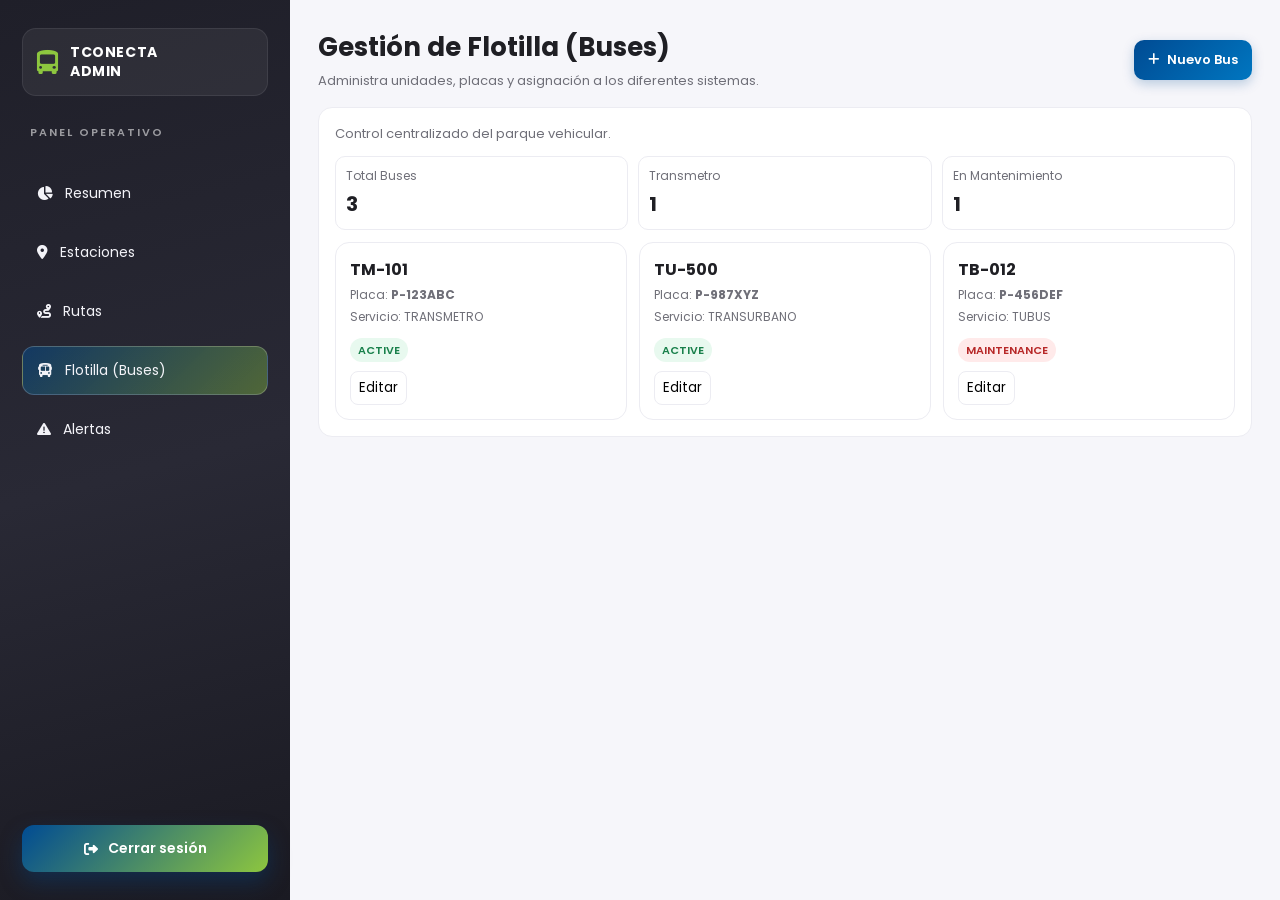
==== pages/admin-alertas.html @ 47be72b1 "vendetta" ====
<!DOCTYPE html>
<html lang="es">
<head>
    <meta charset="UTF-8">
    <meta name="viewport" content="width=device-width, initial-scale=1.0">
    <title>CRUD Flotilla | Tconecta</title>
    <link href="https://fonts.googleapis.com/css2?family=Poppins:wght@300;400;600&display=swap" rel="stylesheet">
    <link rel="stylesheet" href="https://cdnjs.cloudflare.com/ajax/libs/font-awesome/6.4.0/css/all.min.css">
    <link rel="stylesheet" href="../css/dashboard.css">
    <link rel="stylesheet" href="../css/admin-sucursales.css">
</head>
<body>
<div class="shell">
    <aside class="sidebar">
        <div class="brand">
            <i class="fas fa-bus-alt"></i>
            <h1>TCONECTA<br>ADMIN</h1>
        </div>
        <p class="menu-title">Panel Operativo</p>
        <nav class="nav-links">
            <a href="dashboard.html"><i class="fas fa-chart-pie"></i> Resumen</a>
            <a href="admin-estaciones.html"><i class="fas fa-map-marker-alt"></i> Estaciones</a>
            <a href="admin-rutas.html"><i class="fas fa-route"></i> Rutas</a>
            <a class="active" href="admin-buses.html"><i class="fas fa-bus"></i> Flotilla (Buses)</a>
            <a href="admin-alertas.html"><i class="fas fa-exclamation-triangle"></i> Alertas</a>
        </nav>
        <a class="logout" href="../index.html"><i class="fas fa-right-from-bracket"></i> Cerrar sesión</a>
    </aside>

    <main class="content">
        <header class="header">
            <div>
                <h2>Gestión de Flotilla (Buses)</h2>
                <p>Administra unidades, placas y asignación a los diferentes sistemas.</p>
            </div>
            <!-- Modificado a btn primary para tener color azul -->
            <button class="btn primary" id="newBtn"><i class="fas fa-plus"></i> Nuevo Bus</button>
        </header>
        <section class="section">
            <div class="top">
                <p style="font-size:13px;color:#6f6f78">Control centralizado del parque vehicular.</p>
            </div>
            <section class="kpis">
                <article class="kpi"><span>Total Buses</span><strong id="kpiTotal">0</strong></article>
                <article class="kpi"><span>Transmetro</span><strong id="kpiTransmetro">0</strong></article>
                <article class="kpi"><span>En Mantenimiento</span><strong id="kpiMantenimiento">0</strong></article>
            </section>
            <div class="grid" id="grid"></div>
        </section>
    </main>
</div>

<!-- MODAL PARA NUEVO BUS -->
<div class="modal" id="modal">
  <div class="modal-card">
    <h2 id="title" style="font-size:18px;margin-bottom:10px;">Registrar Bus</h2>
    
    <div class="field">
        <label>Código del Bus (Ej. TM-101)</label>
        <input id="fCode" type="text" placeholder="TM-101">
    </div>
    
    <div class="field">
        <label>Placa Vehicular</label>
        <input id="fPlate" type="text" placeholder="P-123ABC">
    </div>
    
    <div class="field">
        <label>Tipo de Servicio</label>
        <select id="fService">
            <option value="TRANSMETRO">Transmetro</option>
            <option value="TRANSURBANO">Transurbano</option>
            <option value="TUBUS">TuBus</option>
        </select>
    </div>

    <div class="field">
        <label>Estado Operativo</label>
        <select id="fStatus">
            <option value="ACTIVE">Activo</option>
            <option value="MAINTENANCE">En mantenimiento</option>
            <option value="INACTIVE">Inactivo</option>
        </select>
    </div>

    <div class="row">
        <button class="btn soft" id="cancelBtn">Cancelar</button>
        <button class="btn primary" id="saveBtn">Guardar</button>
    </div>
  </div>
</div>

<div class="toast-zone" id="toastZone"></div>

<script>
// Mockup de datos
const items =[
 {id: 1, busCode: 'TM-101', plateNumber: 'P-123ABC', serviceType: 'TRANSMETRO', status: 'ACTIVE'},
 {id: 2, busCode: 'TU-500', plateNumber: 'P-987XYZ', serviceType: 'TRANSURBANO', status: 'ACTIVE'},
 {id: 3, busCode: 'TB-012', plateNumber: 'P-456DEF', serviceType: 'TUBUS', status: 'MAINTENANCE'}
];

let editId = null;
const grid = document.getElementById('grid');
const modal = document.getElementById('modal');
const toastZone = document.getElementById('toastZone');
const kpiTotal = document.getElementById('kpiTotal');
const kpiTransmetro = document.getElementById('kpiTransmetro');
const kpiMantenimiento = document.getElementById('kpiMantenimiento');

function render(){
    grid.innerHTML = '';
    items.forEach(it => {
        const d = document.createElement('article');
        d.className = 'card';
        let badgeClass = it.status === 'ACTIVE' ? 'ok' : 'ko';
        
        d.innerHTML = `
            <h3>${it.busCode}</h3>
            <p style="margin-bottom: 4px;">Placa: <strong>${it.plateNumber}</strong></p>
            <p>Servicio: ${it.serviceType}</p>
            <span class='badge ${badgeClass}'>${it.status}</span>
            <div class='actions'>
                <button onclick='editItem(${it.id})'>Editar</button>
            </div>
        `;
        grid.appendChild(d);
    });
    updateKpis();
}

function updateKpis(){
    kpiTotal.textContent = items.length;
    kpiTransmetro.textContent = items.filter(i => i.serviceType === 'TRANSMETRO').length;
    kpiMantenimiento.textContent = items.filter(i => i.status === 'MAINTENANCE').length;
}

function showToast(message, type){
    const t = document.createElement('div');
    t.className = `toast ${type || ''}`.trim();
    t.textContent = message;
    toastZone.appendChild(t);
    requestAnimationFrame(() => t.classList.add('show'));
    setTimeout(() => {
        t.classList.remove('show');
        setTimeout(() => t.remove(), 250);
    }, 2500);
}

function openModal(item){
    modal.classList.add('open');
    document.getElementById('title').textContent = item ? 'Editar Bus' : 'Registrar Bus';
    document.getElementById('fCode').value = item ? item.busCode : '';
    document.getElementById('fPlate').value = item ? item.plateNumber : '';
    document.getElementById('fService').value = item ? item.serviceType : 'TRANSMETRO';
    document.getElementById('fStatus').value = item ? item.status : 'ACTIVE';
}

function editItem(id){
    editId = id;
    openModal(items.find(x => x.id === id));
}

document.getElementById('newBtn').onclick = () => { editId = null; openModal(); };
document.getElementById('cancelBtn').onclick = () => modal.classList.remove('open');

document.getElementById('saveBtn').onclick = () => {
    const busCode = document.getElementById('fCode').value.trim();
    const plateNumber = document.getElementById('fPlate').value.trim();
    const serviceType = document.getElementById('fService').value;
    const status = document.getElementById('fStatus').value;
    
    if(!busCode || !plateNumber){
        showToast('Completa código y placa', 'warn');
        return;
    }
    
    if(editId){
        const it = items.find(x => x.id === editId);
        it.busCode = busCode;
        it.plateNumber = plateNumber;
        it.serviceType = serviceType;
        it.status = status;
        showToast('Bus actualizado exitosamente', 'ok');
    } else {
        items.unshift({id: Date.now(), busCode, plateNumber, serviceType, status});
        showToast('Bus registrado exitosamente', 'ok');
    }
    modal.classList.remove('open');
    render();
};

modal.onclick = (e) => { if(e.target === modal) modal.classList.remove('open'); };
render();
</script>
</body>
</html>
---- css/dashboard.css ----
:root {
    --accent-blue: #004b93;
    --accent-green: #8dc63f;
    --danger-red: #b72828;
    --ink: #1f1f24;
    --muted: #6f6f78;
    --line: #ececf2;
    --card: #ffffff;
}

* {
    box-sizing: border-box;
    margin: 0;
    padding: 0;
    font-family: 'Poppins', sans-serif;
}

body {
    min-height: 100vh;
    background: #f6f6fa;
    color: var(--ink);
}

.shell {
    width: 100%;
    min-height: 100vh;
    display: grid;
    grid-template-columns: 290px 1fr;
}

.sidebar {
    background: linear-gradient(165deg, #1f1f29 0%, #292935 52%, #1a1a22 100%);
    color: #fff;
    padding: 28px 22px;
    display: flex;
    flex-direction: column;
    gap: 22px;
    transition: transform 0.3s ease;
}

.brand {
    display: flex;
    align-items: center;
    gap: 12px;
    padding: 14px;
    border-radius: 14px;
    background: rgba(255, 255, 255, 0.06);
    border: 1px solid rgba(255, 255, 255, 0.08);
}

.brand img {
    height: 35px;
}

.brand i {
    font-size: 24px;
    color: var(--accent-green);
}

.brand h1 {
    font-size: 14px;
    letter-spacing: 0.6px;
    font-weight: 700;
    line-height: 1.35;
}

.menu-title {
    font-size: 11px;
    font-weight: 600;
    letter-spacing: 2px;
    text-transform: uppercase;
    color: rgba(255, 255, 255, 0.55);
    margin: 6px 8px;
}

.nav-links {
    display: flex;
    flex-direction: column;
    gap: 10px;
}

.nav-links a {
    text-decoration: none;
    color: #f3f3f8;
    display: flex;
    align-items: center;
    gap: 12px;
    padding: 13px 14px;
    border-radius: 12px;
    border: 1px solid transparent;
    transition: 0.25s ease;
    font-size: 14px;
}

.nav-links a:hover {
    background: rgba(255, 255, 255, 0.09);
    border-color: rgba(255, 255, 255, 0.12);
    transform: translateX(4px);
}

.nav-links a.active {
    background: linear-gradient(135deg, rgba(0, 75, 147, 0.5), rgba(141, 198, 63, 0.4));
    border-color: rgba(255, 255, 255, 0.2);
}

.logout {
    margin-top: auto;
    text-decoration: none;
    color: #fff;
    background: linear-gradient(135deg, var(--accent-blue), var(--accent-green));
    padding: 13px 14px;
    border-radius: 12px;
    display: flex;
    align-items: center;
    justify-content: center;
    gap: 10px;
    font-size: 14px;
    font-weight: 600;
    box-shadow: 0 10px 22px rgba(0, 75, 147, 0.35);
    transition: transform 0.2s ease, box-shadow 0.2s ease, filter 0.2s ease;
}

.logout:hover {
    transform: translateY(-2px);
    box-shadow: 0 16px 30px rgba(0, 75, 147, 0.42);
    filter: saturate(1.08);
}

.logout:active {
    transform: translateY(1px) scale(0.992);
    box-shadow: inset 0 4px 10px rgba(0, 0, 0, 0.14), 0 8px 16px rgba(0, 75, 147, 0.28);
}

.content,
.content-shell {
    padding: 28px;
    overflow: auto;
}

/* ====== BOTONES TCONECTA ====== */
.btn {
    border: none;
    border-radius: 10px;
    padding: 10px 14px;
    font-size: 13px;
    font-weight: 600;
    cursor: pointer;
    text-decoration: none;
    display: inline-flex;
    align-items: center;
    gap: 8px;
    transition: 0.2s ease;
}

.btn-primary, .primary {
    color: #fff;
    background: linear-gradient(135deg, var(--accent-blue), #0076c0);
    box-shadow: 0 4px 12px rgba(0, 75, 147, 0.25);
}

.btn-primary:hover, .primary:hover {
    transform: translateY(-2px);
    box-shadow: 0 6px 16px rgba(0, 75, 147, 0.35);
}

.danger, .btn-danger {
    color: #fff;
    background: var(--danger-red);
}

.soft, .light, .btn-light {
    background: #fff;
    border: 1px solid var(--line);
    color: #333;
}

.soft:hover, .light:hover, .btn-light:hover {
    background: #f6f6fa;
}

@media (max-width: 1060px) {
    .shell {
        grid-template-columns: 1fr;
    }
}
---- css/admin-sucursales.css ----
.content {
    padding: 28px;
}

.header {
    margin-bottom: 16px;
    display: flex;
    justify-content: space-between;
    align-items: center;
}

.header h2 {
    font-size: 26px;
}

.header p {
    font-size: 13px;
    color: var(--muted);
    margin-top: 4px;
}

.section {
    background: #fff;
    border: 1px solid var(--line);
    border-radius: 14px;
    padding: 16px;
}

.top {
    display: flex;
    justify-content: space-between;
    align-items: center;
    margin-bottom: 12px;
}

.kpis {
    display: grid;
    grid-template-columns: repeat(3, minmax(0, 1fr));
    gap: 10px;
    margin-bottom: 12px;
}

.kpi {
    border: 1px solid var(--line);
    border-radius: 10px;
    padding: 10px;
}

.kpi span {
    display: block;
    font-size: 12px;
    color: var(--muted);
}

.kpi strong {
    display: block;
    margin-top: 4px;
    font-size: 20px;
}

.grid {
    display: grid;
    grid-template-columns: repeat(3, minmax(0, 1fr));
    gap: 12px;
}

.card {
    background: #fff;
    border: 1px solid var(--line);
    border-radius: 14px;
    padding: 14px;
}

.card h3 {
    font-size: 16px;
    margin-bottom: 4px;
}

.card p {
    font-size: 12px;
    color: var(--muted);
    margin-bottom: 10px;
}

.badge {
    font-size: 11px;
    font-weight: 600;
    padding: 4px 8px;
    border-radius: 999px;
}

.ok {
    background: #e8f9ef;
    color: #19804b;
}

.ko {
    background: #ffeaea;
    color: #b72828;
}

.actions {
    margin-top: 10px;
    display: flex;
    gap: 8px;
}

.actions button {
    border: 1px solid var(--line);
    background: #fff;
    border-radius: 8px;
    padding: 6px 8px;
    cursor: pointer;
}

.modal {
    position: fixed;
    inset: 0;
    background: rgba(0, 0, 0, 0.45);
    display: none;
    align-items: center;
    justify-content: center;
    padding: 18px;
}

.modal.open {
    display: flex;
}

.modal-card {
    width: 100%;
    max-width: 450px;
    background: #fff;
    border-radius: 14px;
    padding: 18px;
}

.field {
    margin-bottom: 10px;
}

.field label {
    display: block;
    font-size: 12px;
    color: var(--muted);
    margin-bottom: 4px;
}

.field input,
.field select {
    width: 100%;
    border: 1px solid var(--line);
    border-radius: 10px;
    padding: 10px;
    font-size: 13px;
}

.row {
    margin-top: 12px;
    display: flex;
    justify-content: flex-end;
    gap: 8px;
}

.toast-zone {
    position: fixed;
    right: 18px;
    bottom: 18px;
    display: flex;
    flex-direction: column;
    gap: 10px;
    z-index: 1200;
}

.toast {
    background: #1f1f24;
    color: #fff;
    border-radius: 10px;
    padding: 10px 12px;
    font-size: 12px;
    min-width: 220px;
    box-shadow: 0 10px 22px rgba(0, 0, 0, 0.24);
    opacity: 0;
    transform: translateY(10px);
    transition: 0.25s ease;
}

.toast.show {
    opacity: 1;
    transform: translateY(0);
}

.toast.ok {
    background: #19804b;
}

.toast.warn {
    background: #b72828;
}

.confirm-text {
    font-size: 13px;
    color: var(--muted);
    line-height: 1.6;
}

@media (max-width: 1060px) {
    .header,
    .top {
        flex-direction: column;
        align-items: flex-start;
    }

    .kpis {
        grid-template-columns: 1fr;
    }

    .grid {
        grid-template-columns: 1fr;
    }
}
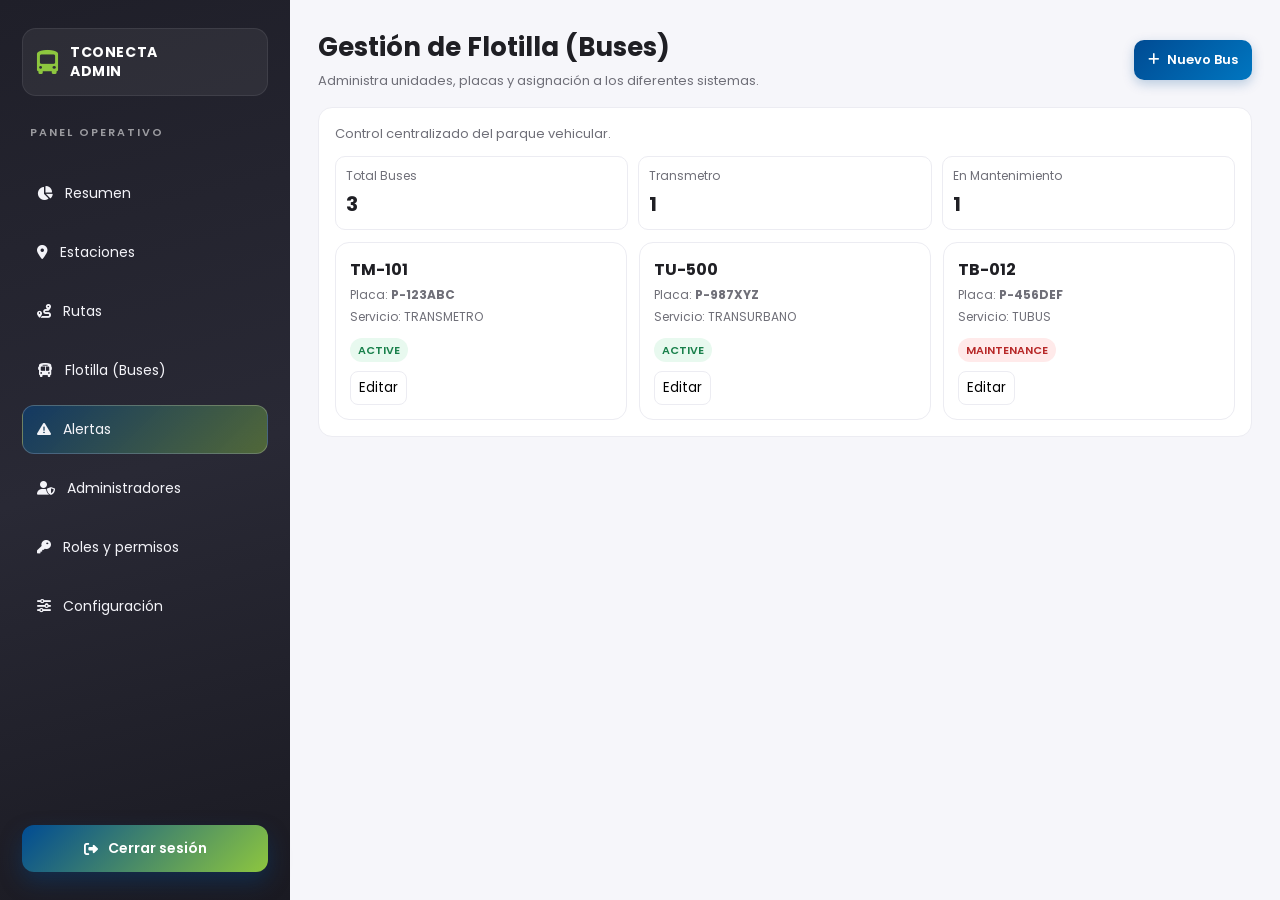
==== commit 1477c088: "noseyaw" ====
--- a/pages/admin-alertas.html
+++ b/pages/admin-alertas.html
@@ -21,19 +21,22 @@
             <a href="dashboard.html"><i class="fas fa-chart-pie"></i> Resumen</a>
             <a href="admin-estaciones.html"><i class="fas fa-map-marker-alt"></i> Estaciones</a>
             <a href="admin-rutas.html"><i class="fas fa-route"></i> Rutas</a>
-            <a class="active" href="admin-buses.html"><i class="fas fa-bus"></i> Flotilla (Buses)</a>
-            <a href="admin-alertas.html"><i class="fas fa-exclamation-triangle"></i> Alertas</a>
+            <a href="admin-buses.html"><i class="fas fa-bus"></i> Flotilla (Buses)</a>
+            <a class="active" href="admin-alertas.html"><i class="fas fa-exclamation-triangle"></i> Alertas</a>
+            <a href="admin-usuarios.html"><i class="fas fa-user-shield"></i> Administradores</a>
+            <a href="admin-roles.html"><i class="fas fa-key"></i> Roles y permisos</a>
+            <a href="admin-configuracion.html"><i class="fas fa-sliders-h"></i> Configuración</a>
         </nav>
         <a class="logout" href="../index.html"><i class="fas fa-right-from-bracket"></i> Cerrar sesión</a>
     </aside>
 
     <main class="content">
+        <!-- El resto del contenido se mantiene igual -->
         <header class="header">
             <div>
                 <h2>Gestión de Flotilla (Buses)</h2>
                 <p>Administra unidades, placas y asignación a los diferentes sistemas.</p>
             </div>
-            <!-- Modificado a btn primary para tener color azul -->
             <button class="btn primary" id="newBtn"><i class="fas fa-plus"></i> Nuevo Bus</button>
         </header>
         <section class="section">
@@ -49,6 +52,7 @@
         </section>
     </main>
 </div>
+<!-- Scripts y modales sin alteración -->
 
 <!-- MODAL PARA NUEVO BUS -->
 <div class="modal" id="modal">
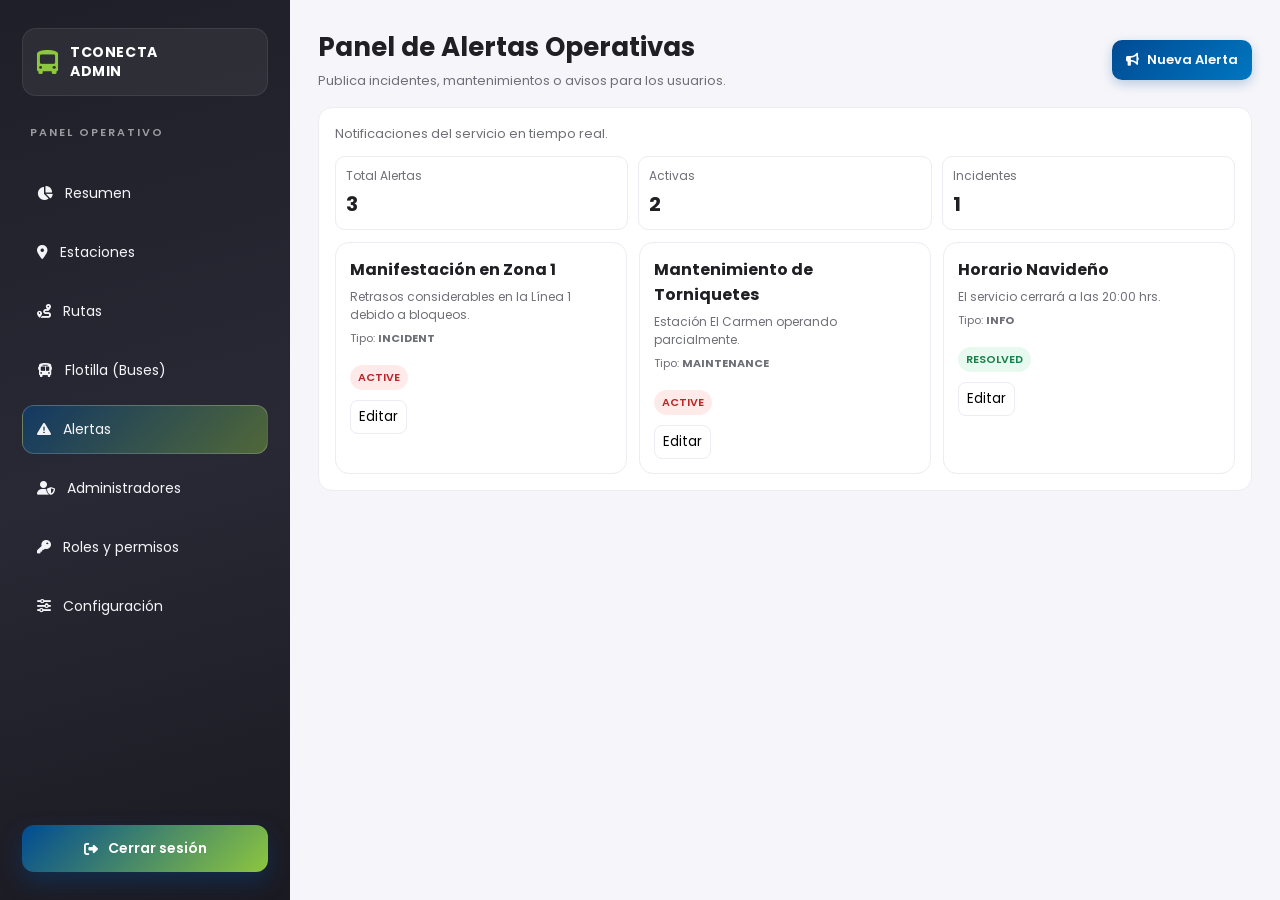
==== commit 51eba3ac: "tatatarara" ====
--- a/pages/admin-alertas.html
+++ b/pages/admin-alertas.html
@@ -3,7 +3,7 @@
 <head>
     <meta charset="UTF-8">
     <meta name="viewport" content="width=device-width, initial-scale=1.0">
-    <title>CRUD Flotilla | Tconecta</title>
+    <title>Panel de Alertas | Tconecta</title>
     <link href="https://fonts.googleapis.com/css2?family=Poppins:wght@300;400;600&display=swap" rel="stylesheet">
     <link rel="stylesheet" href="https://cdnjs.cloudflare.com/ajax/libs/font-awesome/6.4.0/css/all.min.css">
     <link rel="stylesheet" href="../css/dashboard.css">
@@ -31,65 +31,64 @@
     </aside>
 
     <main class="content">
-        <!-- El resto del contenido se mantiene igual -->
         <header class="header">
             <div>
-                <h2>Gestión de Flotilla (Buses)</h2>
-                <p>Administra unidades, placas y asignación a los diferentes sistemas.</p>
+                <h2>Panel de Alertas Operativas</h2>
+                <p>Publica incidentes, mantenimientos o avisos para los usuarios.</p>
             </div>
-            <button class="btn primary" id="newBtn"><i class="fas fa-plus"></i> Nuevo Bus</button>
+            <!-- Botón cambiado a primary -->
+            <button class="btn primary" id="newBtn"><i class="fas fa-bullhorn"></i> Nueva Alerta</button>
         </header>
         <section class="section">
             <div class="top">
-                <p style="font-size:13px;color:#6f6f78">Control centralizado del parque vehicular.</p>
+                <p style="font-size:13px;color:#6f6f78">Notificaciones del servicio en tiempo real.</p>
             </div>
             <section class="kpis">
-                <article class="kpi"><span>Total Buses</span><strong id="kpiTotal">0</strong></article>
-                <article class="kpi"><span>Transmetro</span><strong id="kpiTransmetro">0</strong></article>
-                <article class="kpi"><span>En Mantenimiento</span><strong id="kpiMantenimiento">0</strong></article>
+                <article class="kpi"><span>Total Alertas</span><strong id="kpiTotal">0</strong></article>
+                <article class="kpi"><span>Activas</span><strong id="kpiActivas">0</strong></article>
+                <article class="kpi"><span>Incidentes</span><strong id="kpiIncidentes">0</strong></article>
             </section>
             <div class="grid" id="grid"></div>
         </section>
     </main>
 </div>
-<!-- Scripts y modales sin alteración -->
 
-<!-- MODAL PARA NUEVO BUS -->
+<!-- MODAL PARA NUEVA ALERTA -->
 <div class="modal" id="modal">
   <div class="modal-card">
-    <h2 id="title" style="font-size:18px;margin-bottom:10px;">Registrar Bus</h2>
+    <h2 id="title" style="font-size:18px;margin-bottom:10px;">Crear Alerta</h2>
     
     <div class="field">
-        <label>Código del Bus (Ej. TM-101)</label>
-        <input id="fCode" type="text" placeholder="TM-101">
+        <label>Título de la Alerta</label>
+        <input id="fTitle" type="text" placeholder="Ej. Manifestación en Zona 1">
     </div>
     
     <div class="field">
-        <label>Placa Vehicular</label>
-        <input id="fPlate" type="text" placeholder="P-123ABC">
+        <label>Descripción</label>
+        <textarea id="fDesc" rows="3" placeholder="Detalle la situación..." style="width:100%; border:1px solid var(--line); border-radius:10px; padding:10px; font-size:13px; resize:vertical;"></textarea>
     </div>
     
     <div class="field">
-        <label>Tipo de Servicio</label>
-        <select id="fService">
-            <option value="TRANSMETRO">Transmetro</option>
-            <option value="TRANSURBANO">Transurbano</option>
-            <option value="TUBUS">TuBus</option>
+        <label>Tipo de Alerta</label>
+        <select id="fType">
+            <option value="INFO">Información (Info)</option>
+            <option value="INCIDENT">Incidente Operativo</option>
+            <option value="MAINTENANCE">Mantenimiento</option>
         </select>
     </div>
 
     <div class="field">
-        <label>Estado Operativo</label>
+        <label>Estado</label>
         <select id="fStatus">
-            <option value="ACTIVE">Activo</option>
-            <option value="MAINTENANCE">En mantenimiento</option>
-            <option value="INACTIVE">Inactivo</option>
+            <option value="ACTIVE">Activa</option>
+            <option value="RESOLVED">Resuelta</option>
         </select>
     </div>
 
     <div class="row">
         <button class="btn soft" id="cancelBtn">Cancelar</button>
-        <button class="btn primary" id="saveBtn">Guardar</button>
+        <!-- Botón cambiado a primary -->
+        <button class="btn primary" id="saveBtn">Publicar</button>
     </div>
   </div>
 </div>
@@ -97,11 +96,10 @@
 <div class="toast-zone" id="toastZone"></div>
 
 <script>
-// Mockup de datos
-const items =[
- {id: 1, busCode: 'TM-101', plateNumber: 'P-123ABC', serviceType: 'TRANSMETRO', status: 'ACTIVE'},
- {id: 2, busCode: 'TU-500', plateNumber: 'P-987XYZ', serviceType: 'TRANSURBANO', status: 'ACTIVE'},
- {id: 3, busCode: 'TB-012', plateNumber: 'P-456DEF', serviceType: 'TUBUS', status: 'MAINTENANCE'}
+const items = [
+ {id: 1, title: 'Manifestación en Zona 1', description: 'Retrasos considerables en la Línea 1 debido a bloqueos.', typeAlert: 'INCIDENT', status: 'ACTIVE'},
+ {id: 2, title: 'Mantenimiento de Torniquetes', description: 'Estación El Carmen operando parcialmente.', typeAlert: 'MAINTENANCE', status: 'ACTIVE'},
+ {id: 3, title: 'Horario Navideño', description: 'El servicio cerrará a las 20:00 hrs.', typeAlert: 'INFO', status: 'RESOLVED'}
 ];
 
 let editId = null;
@@ -109,21 +107,21 @@
 const modal = document.getElementById('modal');
 const toastZone = document.getElementById('toastZone');
 const kpiTotal = document.getElementById('kpiTotal');
-const kpiTransmetro = document.getElementById('kpiTransmetro');
-const kpiMantenimiento = document.getElementById('kpiMantenimiento');
+const kpiActivas = document.getElementById('kpiActivas');
+const kpiIncidentes = document.getElementById('kpiIncidentes');
 
 function render(){
     grid.innerHTML = '';
     items.forEach(it => {
         const d = document.createElement('article');
         d.className = 'card';
-        let badgeClass = it.status === 'ACTIVE' ? 'ok' : 'ko';
+        let badgeClass = it.status === 'ACTIVE' ? 'ko' : 'ok';
         
         d.innerHTML = `
-            <h3>${it.busCode}</h3>
-            <p style="margin-bottom: 4px;">Placa: <strong>${it.plateNumber}</strong></p>
-            <p>Servicio: ${it.serviceType}</p>
-            <span class='badge ${badgeClass}'>${it.status}</span>
+            <h3>${it.title}</h3>
+            <p style="margin: 6px 0;">${it.description}</p>
+            <p style="font-size: 11px;">Tipo: <strong>${it.typeAlert}</strong></p>
+            <span class='badge ${badgeClass}' style="margin-top:8px; display:inline-block;">${it.status}</span>
             <div class='actions'>
                 <button onclick='editItem(${it.id})'>Editar</button>
             </div>
@@ -135,8 +133,8 @@
 
 function updateKpis(){
     kpiTotal.textContent = items.length;
-    kpiTransmetro.textContent = items.filter(i => i.serviceType === 'TRANSMETRO').length;
-    kpiMantenimiento.textContent = items.filter(i => i.status === 'MAINTENANCE').length;
+    kpiActivas.textContent = items.filter(i => i.status === 'ACTIVE').length;
+    kpiIncidentes.textContent = items.filter(i => i.typeAlert === 'INCIDENT').length;
 }
 
 function showToast(message, type){
@@ -153,10 +151,10 @@
 
 function openModal(item){
     modal.classList.add('open');
-    document.getElementById('title').textContent = item ? 'Editar Bus' : 'Registrar Bus';
-    document.getElementById('fCode').value = item ? item.busCode : '';
-    document.getElementById('fPlate').value = item ? item.plateNumber : '';
-    document.getElementById('fService').value = item ? item.serviceType : 'TRANSMETRO';
+    document.getElementById('title').textContent = item ? 'Editar Alerta' : 'Crear Alerta';
+    document.getElementById('fTitle').value = item ? item.title : '';
+    document.getElementById('fDesc').value = item ? item.description : '';
+    document.getElementById('fType').value = item ? item.typeAlert : 'INFO';
     document.getElementById('fStatus').value = item ? item.status : 'ACTIVE';
 }
 
@@ -169,26 +167,26 @@
 document.getElementById('cancelBtn').onclick = () => modal.classList.remove('open');
 
 document.getElementById('saveBtn').onclick = () => {
-    const busCode = document.getElementById('fCode').value.trim();
-    const plateNumber = document.getElementById('fPlate').value.trim();
-    const serviceType = document.getElementById('fService').value;
+    const title = document.getElementById('fTitle').value.trim();
+    const description = document.getElementById('fDesc').value.trim();
+    const typeAlert = document.getElementById('fType').value;
     const status = document.getElementById('fStatus').value;
     
-    if(!busCode || !plateNumber){
-        showToast('Completa código y placa', 'warn');
+    if(!title || !description){
+        showToast('Completa título y descripción', 'warn');
         return;
     }
     
     if(editId){
         const it = items.find(x => x.id === editId);
-        it.busCode = busCode;
-        it.plateNumber = plateNumber;
-        it.serviceType = serviceType;
+        it.title = title;
+        it.description = description;
+        it.typeAlert = typeAlert;
         it.status = status;
-        showToast('Bus actualizado exitosamente', 'ok');
+        showToast('Alerta actualizada', 'ok');
     } else {
-        items.unshift({id: Date.now(), busCode, plateNumber, serviceType, status});
-        showToast('Bus registrado exitosamente', 'ok');
+        items.unshift({id: Date.now(), title, description, typeAlert, status});
+        showToast('Alerta publicada', 'ok');
     }
     modal.classList.remove('open');
     render();
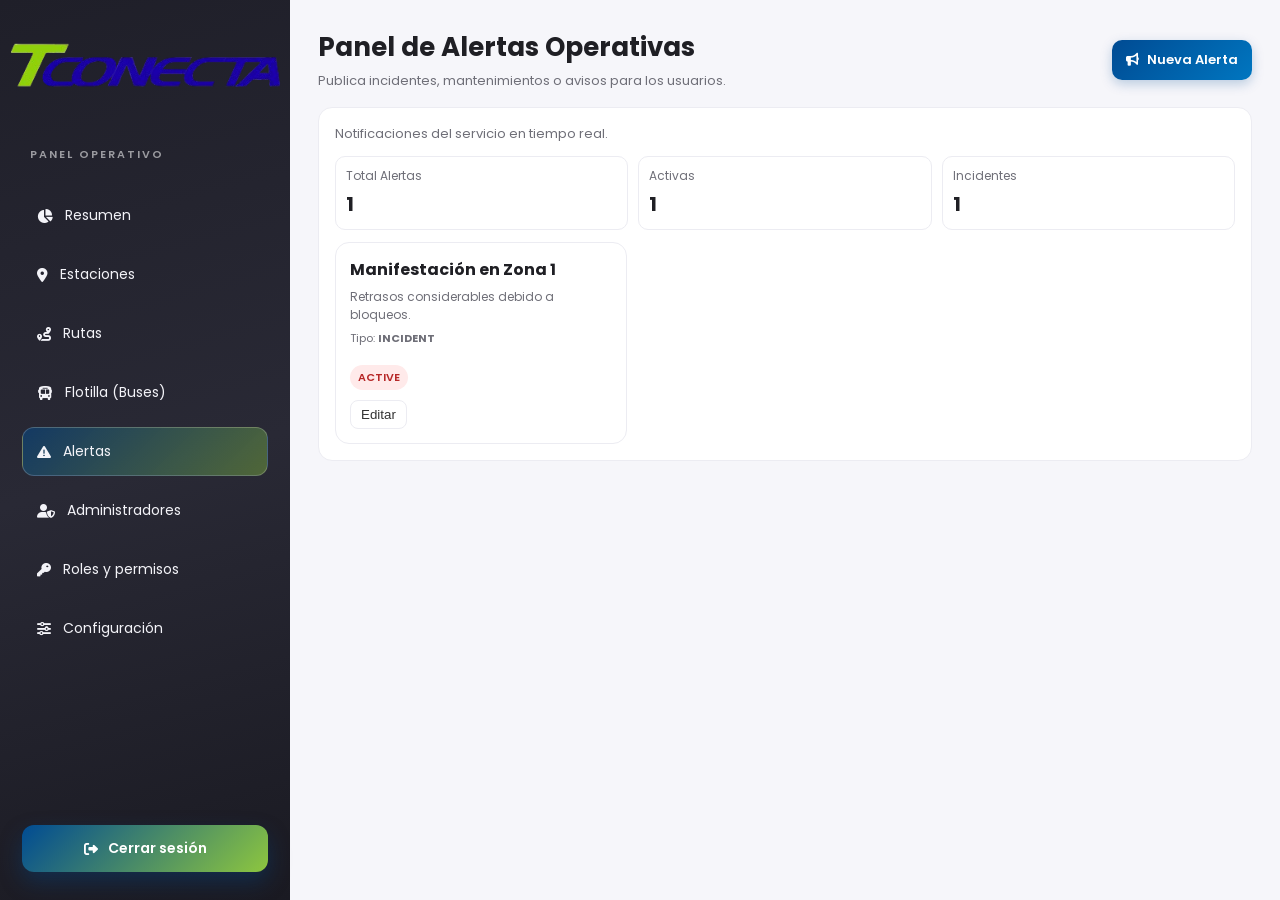
==== commit b934361e: "avance i guess" ====
--- a/pages/admin-alertas.html
+++ b/pages/admin-alertas.html
@@ -13,8 +13,7 @@
 <div class="shell">
     <aside class="sidebar">
         <div class="brand">
-            <i class="fas fa-bus-alt"></i>
-            <h1>TCONECTA<br>ADMIN</h1>
+            <img src="../img/logo.png" alt="Tconecta Logo">
         </div>
         <p class="menu-title">Panel Operativo</p>
         <nav class="nav-links">
@@ -36,13 +35,10 @@
                 <h2>Panel de Alertas Operativas</h2>
                 <p>Publica incidentes, mantenimientos o avisos para los usuarios.</p>
             </div>
-            <!-- Botón cambiado a primary -->
             <button class="btn primary" id="newBtn"><i class="fas fa-bullhorn"></i> Nueva Alerta</button>
         </header>
         <section class="section">
-            <div class="top">
-                <p style="font-size:13px;color:#6f6f78">Notificaciones del servicio en tiempo real.</p>
-            </div>
+            <div class="top"><p style="font-size:13px;color:#6f6f78">Notificaciones del servicio en tiempo real.</p></div>
             <section class="kpis">
                 <article class="kpi"><span>Total Alertas</span><strong id="kpiTotal">0</strong></article>
                 <article class="kpi"><span>Activas</span><strong id="kpiActivas">0</strong></article>
@@ -53,147 +49,29 @@
     </main>
 </div>
 
-<!-- MODAL PARA NUEVA ALERTA -->
 <div class="modal" id="modal">
   <div class="modal-card">
     <h2 id="title" style="font-size:18px;margin-bottom:10px;">Crear Alerta</h2>
-    
-    <div class="field">
-        <label>Título de la Alerta</label>
-        <input id="fTitle" type="text" placeholder="Ej. Manifestación en Zona 1">
-    </div>
-    
-    <div class="field">
-        <label>Descripción</label>
-        <textarea id="fDesc" rows="3" placeholder="Detalle la situación..." style="width:100%; border:1px solid var(--line); border-radius:10px; padding:10px; font-size:13px; resize:vertical;"></textarea>
-    </div>
-    
-    <div class="field">
-        <label>Tipo de Alerta</label>
-        <select id="fType">
-            <option value="INFO">Información (Info)</option>
-            <option value="INCIDENT">Incidente Operativo</option>
-            <option value="MAINTENANCE">Mantenimiento</option>
-        </select>
-    </div>
-
-    <div class="field">
-        <label>Estado</label>
-        <select id="fStatus">
-            <option value="ACTIVE">Activa</option>
-            <option value="RESOLVED">Resuelta</option>
-        </select>
-    </div>
-
-    <div class="row">
-        <button class="btn soft" id="cancelBtn">Cancelar</button>
-        <!-- Botón cambiado a primary -->
-        <button class="btn primary" id="saveBtn">Publicar</button>
-    </div>
+    <div class="field"><label>Título de la Alerta</label><input id="fTitle" type="text" placeholder="Ej. Manifestación en Zona 1"></div>
+    <div class="field"><label>Descripción</label><textarea id="fDesc" rows="3" placeholder="Detalle la situación..." style="width:100%; border:1px solid var(--line); border-radius:10px; padding:10px; font-size:13px; resize:vertical;"></textarea></div>
+    <div class="field"><label>Tipo de Alerta</label><select id="fType"><option value="INFO">Información (Info)</option><option value="INCIDENT">Incidente Operativo</option><option value="MAINTENANCE">Mantenimiento</option></select></div>
+    <div class="field"><label>Estado</label><select id="fStatus"><option value="ACTIVE">Activa</option><option value="RESOLVED">Resuelta</option></select></div>
+    <div class="row"><button class="btn soft" id="cancelBtn">Cancelar</button><button class="btn primary" id="saveBtn">Publicar</button></div>
   </div>
 </div>
-
 <div class="toast-zone" id="toastZone"></div>
 
 <script>
-const items = [
- {id: 1, title: 'Manifestación en Zona 1', description: 'Retrasos considerables en la Línea 1 debido a bloqueos.', typeAlert: 'INCIDENT', status: 'ACTIVE'},
- {id: 2, title: 'Mantenimiento de Torniquetes', description: 'Estación El Carmen operando parcialmente.', typeAlert: 'MAINTENANCE', status: 'ACTIVE'},
- {id: 3, title: 'Horario Navideño', description: 'El servicio cerrará a las 20:00 hrs.', typeAlert: 'INFO', status: 'RESOLVED'}
-];
-
-let editId = null;
-const grid = document.getElementById('grid');
-const modal = document.getElementById('modal');
-const toastZone = document.getElementById('toastZone');
-const kpiTotal = document.getElementById('kpiTotal');
-const kpiActivas = document.getElementById('kpiActivas');
-const kpiIncidentes = document.getElementById('kpiIncidentes');
-
-function render(){
-    grid.innerHTML = '';
-    items.forEach(it => {
-        const d = document.createElement('article');
-        d.className = 'card';
-        let badgeClass = it.status === 'ACTIVE' ? 'ko' : 'ok';
-        
-        d.innerHTML = `
-            <h3>${it.title}</h3>
-            <p style="margin: 6px 0;">${it.description}</p>
-            <p style="font-size: 11px;">Tipo: <strong>${it.typeAlert}</strong></p>
-            <span class='badge ${badgeClass}' style="margin-top:8px; display:inline-block;">${it.status}</span>
-            <div class='actions'>
-                <button onclick='editItem(${it.id})'>Editar</button>
-            </div>
-        `;
-        grid.appendChild(d);
-    });
-    updateKpis();
-}
-
-function updateKpis(){
-    kpiTotal.textContent = items.length;
-    kpiActivas.textContent = items.filter(i => i.status === 'ACTIVE').length;
-    kpiIncidentes.textContent = items.filter(i => i.typeAlert === 'INCIDENT').length;
-}
-
-function showToast(message, type){
-    const t = document.createElement('div');
-    t.className = `toast ${type || ''}`.trim();
-    t.textContent = message;
-    toastZone.appendChild(t);
-    requestAnimationFrame(() => t.classList.add('show'));
-    setTimeout(() => {
-        t.classList.remove('show');
-        setTimeout(() => t.remove(), 250);
-    }, 2500);
-}
-
-function openModal(item){
-    modal.classList.add('open');
-    document.getElementById('title').textContent = item ? 'Editar Alerta' : 'Crear Alerta';
-    document.getElementById('fTitle').value = item ? item.title : '';
-    document.getElementById('fDesc').value = item ? item.description : '';
-    document.getElementById('fType').value = item ? item.typeAlert : 'INFO';
-    document.getElementById('fStatus').value = item ? item.status : 'ACTIVE';
-}
-
-function editItem(id){
-    editId = id;
-    openModal(items.find(x => x.id === id));
-}
-
-document.getElementById('newBtn').onclick = () => { editId = null; openModal(); };
-document.getElementById('cancelBtn').onclick = () => modal.classList.remove('open');
-
-document.getElementById('saveBtn').onclick = () => {
-    const title = document.getElementById('fTitle').value.trim();
-    const description = document.getElementById('fDesc').value.trim();
-    const typeAlert = document.getElementById('fType').value;
-    const status = document.getElementById('fStatus').value;
-    
-    if(!title || !description){
-        showToast('Completa título y descripción', 'warn');
-        return;
-    }
-    
-    if(editId){
-        const it = items.find(x => x.id === editId);
-        it.title = title;
-        it.description = description;
-        it.typeAlert = typeAlert;
-        it.status = status;
-        showToast('Alerta actualizada', 'ok');
-    } else {
-        items.unshift({id: Date.now(), title, description, typeAlert, status});
-        showToast('Alerta publicada', 'ok');
-    }
-    modal.classList.remove('open');
-    render();
-};
-
-modal.onclick = (e) => { if(e.target === modal) modal.classList.remove('open'); };
-render();
+const items = [{id: 1, title: 'Manifestación en Zona 1', description: 'Retrasos considerables debido a bloqueos.', typeAlert: 'INCIDENT', status: 'ACTIVE'}];
+let editId = null; const grid = document.getElementById('grid'); const modal = document.getElementById('modal'); const toastZone = document.getElementById('toastZone'); const kpiTotal = document.getElementById('kpiTotal'); const kpiActivas = document.getElementById('kpiActivas'); const kpiIncidentes = document.getElementById('kpiIncidentes');
+function render(){ grid.innerHTML = ''; items.forEach(it => { const d = document.createElement('article'); d.className = 'card'; let badgeClass = it.status === 'ACTIVE' ? 'ko' : 'ok'; d.innerHTML = `<h3>${it.title}</h3><p style="margin: 6px 0;">${it.description}</p><p style="font-size: 11px;">Tipo: <strong>${it.typeAlert}</strong></p><span class='badge ${badgeClass}' style="margin-top:8px; display:inline-block;">${it.status}</span><div class='actions'><button onclick='editItem(${it.id})'>Editar</button></div>`; grid.appendChild(d); }); updateKpis(); }
+function updateKpis(){ kpiTotal.textContent = items.length; kpiActivas.textContent = items.filter(i => i.status === 'ACTIVE').length; kpiIncidentes.textContent = items.filter(i => i.typeAlert === 'INCIDENT').length; }
+function showToast(message, type){ const t = document.createElement('div'); t.className = `toast ${type || ''}`.trim(); t.textContent = message; toastZone.appendChild(t); requestAnimationFrame(() => t.classList.add('show')); setTimeout(() => { t.classList.remove('show'); setTimeout(() => t.remove(), 250); }, 2500); }
+function openModal(item){ modal.classList.add('open'); document.getElementById('title').textContent = item ? 'Editar Alerta' : 'Crear Alerta'; document.getElementById('fTitle').value = item ? item.title : ''; document.getElementById('fDesc').value = item ? item.description : ''; document.getElementById('fType').value = item ? item.typeAlert : 'INFO'; document.getElementById('fStatus').value = item ? item.status : 'ACTIVE'; }
+function editItem(id){ editId = id; openModal(items.find(x => x.id === id)); }
+document.getElementById('newBtn').onclick = () => { editId = null; openModal(); }; document.getElementById('cancelBtn').onclick = () => modal.classList.remove('open');
+document.getElementById('saveBtn').onclick = () => { const title = document.getElementById('fTitle').value.trim(); const description = document.getElementById('fDesc').value.trim(); const typeAlert = document.getElementById('fType').value; const status = document.getElementById('fStatus').value; if(!title || !description){ showToast('Completa título y descripción', 'warn'); return; } if(editId){ const it = items.find(x => x.id === editId); it.title = title; it.description = description; it.typeAlert = typeAlert; it.status = status; showToast('Alerta actualizada', 'ok'); } else { items.unshift({id: Date.now(), title, description, typeAlert, status}); showToast('Alerta publicada', 'ok'); } modal.classList.remove('open'); render(); };
+modal.onclick = (e) => { if(e.target === modal) modal.classList.remove('open'); }; render();
 </script>
 </body>
 </html>
--- a/css/dashboard.css
+++ b/css/dashboard.css
@@ -8,178 +8,63 @@
     --card: #ffffff;
 }
 
-* {
-    box-sizing: border-box;
-    margin: 0;
-    padding: 0;
-    font-family: 'Poppins', sans-serif;
-}
+* { box-sizing: border-box; margin: 0; padding: 0; font-family: 'Poppins', sans-serif; }
 
-body {
-    min-height: 100vh;
-    background: #f6f6fa;
-    color: var(--ink);
-}
+body { min-height: 100vh; background: #f6f6fa; color: var(--ink); }
 
-.shell {
-    width: 100%;
-    min-height: 100vh;
-    display: grid;
-    grid-template-columns: 290px 1fr;
-}
+.shell { width: 100%; min-height: 100vh; display: grid; grid-template-columns: 290px 1fr; }
 
 .sidebar {
     background: linear-gradient(165deg, #1f1f29 0%, #292935 52%, #1a1a22 100%);
-    color: #fff;
-    padding: 28px 22px;
-    display: flex;
-    flex-direction: column;
-    gap: 22px;
-    transition: transform 0.3s ease;
+    color: #fff; padding: 28px 22px; display: flex; flex-direction: column; gap: 22px;
 }
 
+/* Modificación de la marca (Logo) */
 .brand {
-    display: flex;
-    align-items: center;
-    gap: 12px;
-    padding: 14px;
-    border-radius: 14px;
-    background: rgba(255, 255, 255, 0.06);
-    border: 1px solid rgba(255, 255, 255, 0.08);
+    display: flex; justify-content: center; align-items: center; padding: 10px 0 20px 0;
+}
+.brand img {
+    height: 60px; display: block;
 }
 
-.brand img {
-    height: 35px;
-}
+.menu-title { font-size: 11px; font-weight: 600; letter-spacing: 2px; text-transform: uppercase; color: rgba(255, 255, 255, 0.55); margin: 6px 8px; }
 
-.brand i {
-    font-size: 24px;
-    color: var(--accent-green);
-}
-
-.brand h1 {
-    font-size: 14px;
-    letter-spacing: 0.6px;
-    font-weight: 700;
-    line-height: 1.35;
-}
-
-.menu-title {
-    font-size: 11px;
-    font-weight: 600;
-    letter-spacing: 2px;
-    text-transform: uppercase;
-    color: rgba(255, 255, 255, 0.55);
-    margin: 6px 8px;
-}
-
-.nav-links {
-    display: flex;
-    flex-direction: column;
-    gap: 10px;
-}
+.nav-links { display: flex; flex-direction: column; gap: 10px; }
 
 .nav-links a {
-    text-decoration: none;
-    color: #f3f3f8;
-    display: flex;
-    align-items: center;
-    gap: 12px;
-    padding: 13px 14px;
-    border-radius: 12px;
-    border: 1px solid transparent;
-    transition: 0.25s ease;
-    font-size: 14px;
+    text-decoration: none; color: #f3f3f8; display: flex; align-items: center; gap: 12px; padding: 13px 14px; border-radius: 12px; border: 1px solid transparent; transition: 0.25s ease; font-size: 14px;
 }
-
-.nav-links a:hover {
-    background: rgba(255, 255, 255, 0.09);
-    border-color: rgba(255, 255, 255, 0.12);
-    transform: translateX(4px);
-}
-
-.nav-links a.active {
-    background: linear-gradient(135deg, rgba(0, 75, 147, 0.5), rgba(141, 198, 63, 0.4));
-    border-color: rgba(255, 255, 255, 0.2);
-}
+.nav-links a:hover { background: rgba(255, 255, 255, 0.09); border-color: rgba(255, 255, 255, 0.12); transform: translateX(4px); }
+.nav-links a.active { background: linear-gradient(135deg, rgba(0, 75, 147, 0.5), rgba(141, 198, 63, 0.4)); border-color: rgba(255, 255, 255, 0.2); }
 
 .logout {
-    margin-top: auto;
-    text-decoration: none;
-    color: #fff;
-    background: linear-gradient(135deg, var(--accent-blue), var(--accent-green));
-    padding: 13px 14px;
-    border-radius: 12px;
-    display: flex;
-    align-items: center;
-    justify-content: center;
-    gap: 10px;
-    font-size: 14px;
-    font-weight: 600;
-    box-shadow: 0 10px 22px rgba(0, 75, 147, 0.35);
-    transition: transform 0.2s ease, box-shadow 0.2s ease, filter 0.2s ease;
+    margin-top: auto; text-decoration: none; color: #fff; background: linear-gradient(135deg, var(--accent-blue), var(--accent-green)); padding: 13px 14px; border-radius: 12px; display: flex; align-items: center; justify-content: center; gap: 10px; font-size: 14px; font-weight: 600; box-shadow: 0 10px 22px rgba(0, 75, 147, 0.35); transition: transform 0.2s ease, box-shadow 0.2s ease, filter 0.2s ease;
 }
+.logout:hover { transform: translateY(-2px); box-shadow: 0 16px 30px rgba(0, 75, 147, 0.42); filter: saturate(1.08); }
+.logout:active { transform: translateY(1px) scale(0.992); box-shadow: inset 0 4px 10px rgba(0, 0, 0, 0.14), 0 8px 16px rgba(0, 75, 147, 0.28); }
 
-.logout:hover {
-    transform: translateY(-2px);
-    box-shadow: 0 16px 30px rgba(0, 75, 147, 0.42);
-    filter: saturate(1.08);
+.content, .content-shell { padding: 28px; overflow: auto; }
+
+/* Efectos Hover Globales para Botones */
+.btn {
+    border: none; border-radius: 10px; padding: 10px 14px; font-size: 13px; font-weight: 600; cursor: pointer; text-decoration: none; display: inline-flex; align-items: center; gap: 8px; 
+    transition: transform 0.2s ease, box-shadow 0.2s ease, background-color 0.2s ease, border-color 0.2s ease, color 0.2s ease;
 }
+.btn:hover { transform: translateY(-2px); }
+.btn:active { transform: translateY(1px) scale(0.98); box-shadow: none; }
 
-.logout:active {
-    transform: translateY(1px) scale(0.992);
-    box-shadow: inset 0 4px 10px rgba(0, 0, 0, 0.14), 0 8px 16px rgba(0, 75, 147, 0.28);
+.btn-primary, .primary, .danger, .btn-danger {
+    color: #fff; background: linear-gradient(135deg, var(--accent-blue), #0076c0); box-shadow: 0 4px 12px rgba(0, 75, 147, 0.25);
 }
-
-.content,
-.content-shell {
-    padding: 28px;
-    overflow: auto;
-}
-
-/* ====== BOTONES TCONECTA ====== */
-.btn {
-    border: none;
-    border-radius: 10px;
-    padding: 10px 14px;
-    font-size: 13px;
-    font-weight: 600;
-    cursor: pointer;
-    text-decoration: none;
-    display: inline-flex;
-    align-items: center;
-    gap: 8px;
-    transition: 0.2s ease;
-}
-
-.btn-primary, .primary {
-    color: #fff;
-    background: linear-gradient(135deg, var(--accent-blue), #0076c0);
-    box-shadow: 0 4px 12px rgba(0, 75, 147, 0.25);
-}
-
-.btn-primary:hover, .primary:hover {
-    transform: translateY(-2px);
+.btn-primary:hover, .primary:hover, .danger:hover, .btn-danger:hover {
     box-shadow: 0 6px 16px rgba(0, 75, 147, 0.35);
 }
 
-.danger, .btn-danger {
-    color: #fff;
-    background: var(--danger-red);
+.soft, .light, .btn-light {
+    background: #fff; border: 1px solid var(--line); color: #333; box-shadow: 0 2px 6px rgba(0,0,0,0.04);
+}
+.soft:hover, .light:hover, .btn-light:hover {
+    background: #f0f7ff; border-color: #cce4ff; color: var(--accent-blue); box-shadow: 0 6px 12px rgba(0, 75, 147, 0.12);
 }
 
-.soft, .light, .btn-light {
-    background: #fff;
-    border: 1px solid var(--line);
-    color: #333;
-}
-
-.soft:hover, .light:hover, .btn-light:hover {
-    background: #f6f6fa;
-}
-
-@media (max-width: 1060px) {
-    .shell {
-        grid-template-columns: 1fr;
-    }
-}+@media (max-width: 1060px) { .shell { grid-template-columns: 1fr; } }
--- a/css/admin-sucursales.css
+++ b/css/admin-sucursales.css
@@ -105,12 +105,15 @@
     gap: 8px;
 }
 
-.actions button {
-    border: 1px solid var(--line);
-    background: #fff;
-    border-radius: 8px;
-    padding: 6px 8px;
-    cursor: pointer;
+.actions button, .row-actions button {
+    border: 1px solid var(--line); background: #fff; border-radius: 8px; padding: 6px 10px; font-weight: 500; cursor: pointer; color: #333;
+    transition: transform 0.2s ease, box-shadow 0.2s ease, border-color 0.2s ease, color 0.2s ease, background-color 0.2s ease;
+}
+.actions button:hover, .row-actions button:hover {
+    background: #f0f7ff; border-color: #cce4ff; color: var(--accent-blue); transform: translateY(-2px); box-shadow: 0 6px 12px rgba(0, 75, 147, 0.12);
+}
+.actions button:active, .row-actions button:active {
+    transform: translateY(1px) scale(0.98); box-shadow: none;
 }
 
 .modal {
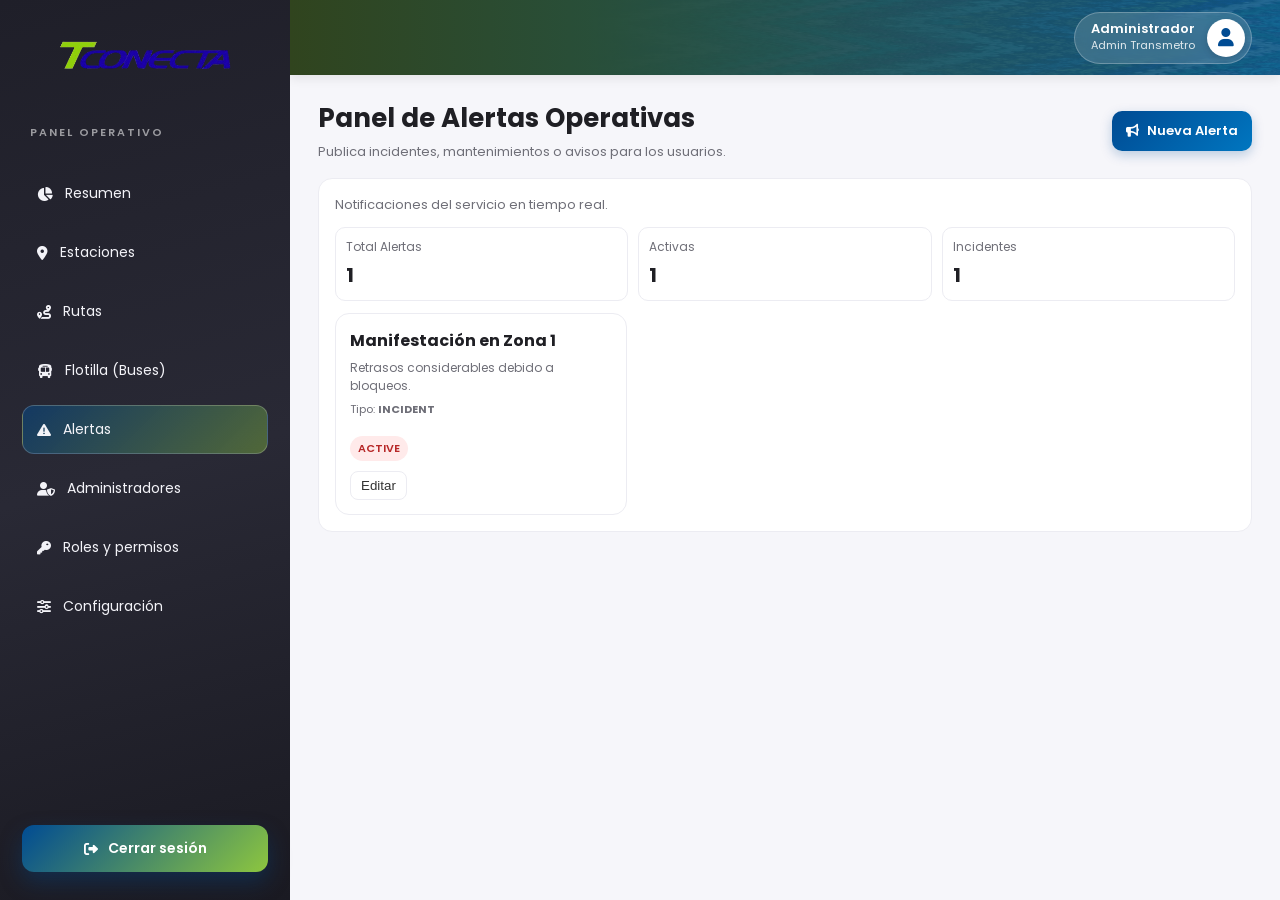
==== commit d0cc0262: "weainsana" ====
--- a/pages/admin-alertas.html
+++ b/pages/admin-alertas.html
@@ -30,6 +30,17 @@
     </aside>
 
     <main class="content">
+        <div class="user-banner">
+            <div class="user-profile-widget">
+                <div class="user-info">
+                    <span class="name">Administrador</span>
+                    <span class="role">Admin Transmetro</span>
+                </div>
+                <div class="user-avatar">
+                    <i class="fas fa-user"></i>
+                </div>
+            </div>
+        </div>
         <header class="header">
             <div>
                 <h2>Panel de Alertas Operativas</h2>
--- a/css/dashboard.css
+++ b/css/dashboard.css
@@ -20,11 +20,20 @@
 }
 
 /* Modificación de la marca (Logo) */
+/* Modificación de la marca (Logo) */
 .brand {
-    display: flex; justify-content: center; align-items: center; padding: 10px 0 20px 0;
+    display: flex; 
+    justify-content: center; 
+    align-items: center; 
+    padding: 10px 0 20px 0;
 }
+
 .brand img {
-    height: 60px; display: block;
+    height: 38px; /* Tamaño reducido para evitar que se pixele */
+    width: auto;
+    max-width: 100%;
+    object-fit: contain; /* Mantiene la proporción original */
+    display: block;
 }
 
 .menu-title { font-size: 11px; font-weight: 600; letter-spacing: 2px; text-transform: uppercase; color: rgba(255, 255, 255, 0.55); margin: 6px 8px; }
@@ -44,6 +53,80 @@
 .logout:active { transform: translateY(1px) scale(0.992); box-shadow: inset 0 4px 10px rgba(0, 0, 0, 0.14), 0 8px 16px rgba(0, 75, 147, 0.28); }
 
 .content, .content-shell { padding: 28px; overflow: auto; }
+
+.user-banner {
+    background: url('../img/tab.jpg') center/cover no-repeat;
+    height: 75px;
+    margin: -28px -28px 24px -28px; /* Anula el padding del contenedor para ocupar todo el ancho */
+    display: flex;
+    justify-content: flex-end;
+    align-items: center;
+    padding: 0 28px;
+    position: relative;
+    box-shadow: 0 4px 10px rgba(0,0,0,0.08);
+}
+
+/* Capa oscura sobre la imagen para que el texto resalte */
+.user-banner::before {
+    content: '';
+    position: absolute;
+    inset: 0;
+    background: linear-gradient(90deg, rgba(31, 31, 36, 0.8) 0%, rgba(0, 75, 147, 0.8) 100%);
+    z-index: 1;
+}
+
+/* Widget del Usuario */
+.user-profile-widget {
+    position: relative;
+    z-index: 2;
+    display: flex;
+    align-items: center;
+    gap: 12px;
+    background: rgba(255, 255, 255, 0.15);
+    padding: 6px 6px 6px 16px;
+    border-radius: 50px;
+    backdrop-filter: blur(8px);
+    -webkit-backdrop-filter: blur(8px);
+    border: 1px solid rgba(255, 255, 255, 0.25);
+    color: #fff;
+    cursor: pointer;
+    transition: all 0.3s ease;
+}
+
+.user-profile-widget:hover {
+    background: rgba(255, 255, 255, 0.25);
+    border-color: rgba(255, 255, 255, 0.4);
+}
+
+.user-info {
+    display: flex;
+    flex-direction: column;
+    text-align: right;
+}
+
+.user-info .name {
+    font-size: 13px;
+    font-weight: 600;
+    line-height: 1.2;
+}
+
+.user-info .role {
+    font-size: 11px;
+    color: rgba(255, 255, 255, 0.85);
+}
+
+.user-avatar {
+    width: 38px;
+    height: 38px;
+    border-radius: 50%;
+    background: #fff;
+    color: var(--accent-blue);
+    display: flex;
+    align-items: center;
+    justify-content: center;
+    font-size: 18px;
+    box-shadow: 0 2px 6px rgba(0,0,0,0.15);
+}
 
 /* Efectos Hover Globales para Botones */
 .btn {
